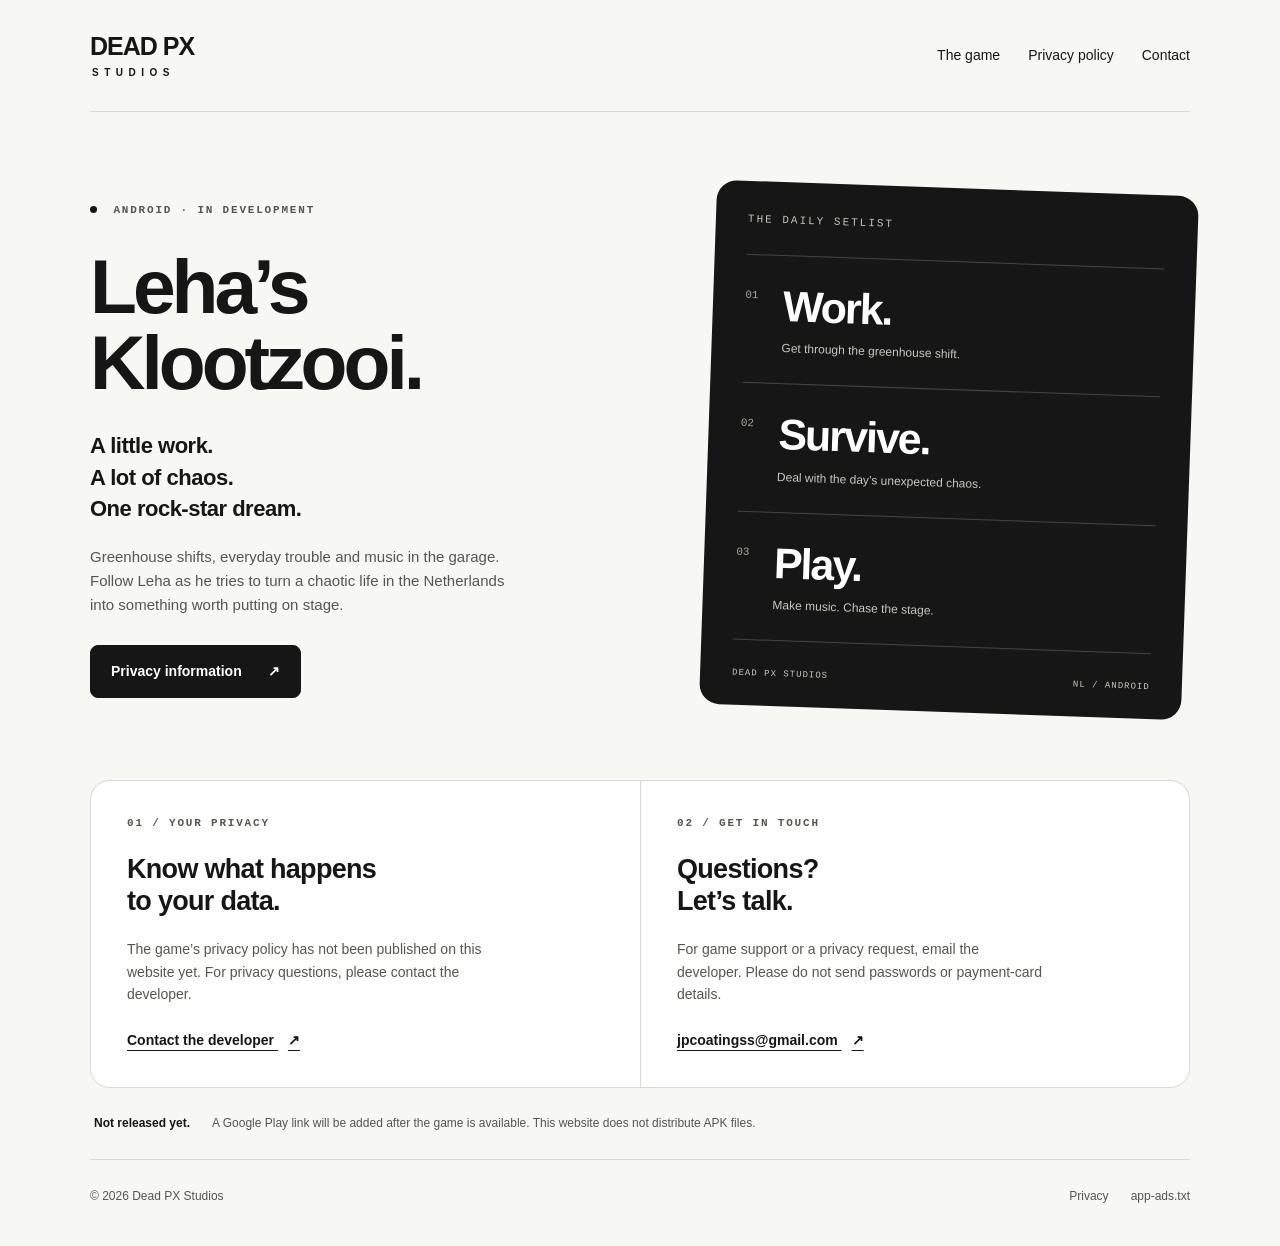
==== index.html @ 7d77de1f "Add Dead PX Studios developer homepage with pending privacy-policy notice" ====
<!doctype html>
<html lang="en">
<head>
  <meta charset="utf-8">
  <meta name="viewport" content="width=device-width,initial-scale=1">
  <meta name="description" content="Dead PX Studios — developer of Leha's Klootzooi for Android. Game information, privacy and support.">
  <meta name="referrer" content="strict-origin-when-cross-origin">
  <meta name="color-scheme" content="light">
  <title>Dead PX Studios · Leha's Klootzooi</title>
  <link rel="stylesheet" href="/style.css">
</head>
<body>
  <a class="skip" href="#main">Skip to content</a>
  <div class="wrap">
    <header class="header">
      <a class="wordmark" href="/" aria-label="Dead PX Studios home">DEAD PX<span>STUDIOS</span></a>
      <nav aria-label="Main navigation"><a href="#game">The game</a><a href="#privacy">Privacy policy</a><a href="mailto:jpcoatingss@gmail.com">Contact</a></nav>
    </header>
    <main id="main">
      <section class="hero" id="game" aria-labelledby="game-title">
        <div class="hero-copy">
          <p class="eyebrow"><span class="dot" aria-hidden="true"></span> ANDROID · IN DEVELOPMENT</p>
          <h1 id="game-title">Leha’s<br><span>Klootzooi.</span></h1>
          <p class="lede">A little work.<br>A lot of chaos.<br>One rock-star dream.</p>
          <p class="intro">Greenhouse shifts, everyday trouble and music in the garage. Follow Leha as he tries to turn a chaotic life in the Netherlands into something worth putting on stage.</p>
          <a class="button" href="#privacy">Privacy information <span aria-hidden="true">↗</span></a>
        </div>
        <aside class="game-card" aria-label="Game overview">
          <p class="card-kicker">THE DAILY SETLIST</p>
          <div class="setlist"><div><span>01</span><strong>Work.</strong><p>Get through the greenhouse shift.</p></div><div><span>02</span><strong>Survive.</strong><p>Deal with the day’s unexpected chaos.</p></div><div><span>03</span><strong>Play.</strong><p>Make music. Chase the stage.</p></div></div>
          <div class="card-bottom"><span>DEAD PX STUDIOS</span><span>NL / ANDROID</span></div>
        </aside>
      </section>
      <section class="info-grid" aria-label="Privacy and support">
        <article class="info-card" id="privacy"><p class="eyebrow">01 / YOUR PRIVACY</p><h2>Know what happens<br>to your data.</h2><p>The game’s privacy policy has not been published on this website yet. For privacy questions, please contact the developer.</p><a href="mailto:jpcoatingss@gmail.com">Contact the developer <span aria-hidden="true">↗</span></a></article>
        <article class="info-card"><p class="eyebrow">02 / GET IN TOUCH</p><h2>Questions?<br>Let’s talk.</h2><p>For game support or a privacy request, email the developer. Please do not send passwords or payment-card details.</p><a class="email" href="mailto:jpcoatingss@gmail.com">jpcoatingss@gmail.com <span aria-hidden="true">↗</span></a></article>
      </section>
      <section class="release-note" aria-label="Release information"><strong>Not released yet.</strong><p>A Google Play link will be added after the game is available. This website does not distribute APK files.</p></section>
    </main>
    <footer><p>© 2026 Dead PX Studios</p><div><a href="#privacy">Privacy</a><a href="/app-ads.txt">app-ads.txt</a></div></footer>
  </div>
</body>
</html>
---- style.css ----
:root{--paper:#f7f7f3;--ink:#161616;--muted:#565650;--line:#d9d9d2;--white:#fff;--radius:20px}*{box-sizing:border-box}html{scroll-behavior:smooth}body{margin:0;background:var(--paper);color:var(--ink);font-family:Arial,Helvetica,sans-serif;line-height:1.6;-webkit-font-smoothing:antialiased}a{color:inherit;text-underline-offset:5px}.wrap{max-width:1180px;margin:auto;padding:0 40px}.header{min-height:112px;border-bottom:1px solid var(--line);display:flex;align-items:center;justify-content:space-between;gap:30px}.wordmark{font-size:25px;font-weight:900;line-height:1;letter-spacing:-1px;text-decoration:none;white-space:nowrap}.wordmark span{display:block;font-size:10px;letter-spacing:5.5px;font-weight:700;margin-top:9px;padding-left:2px}nav{display:flex;gap:28px;flex-wrap:wrap;font-size:14px}nav a{text-decoration:none}nav a:hover,footer a:hover{text-decoration:underline}.hero{display:grid;grid-template-columns:1.15fr 1fr;gap:64px;align-items:center;padding:76px 0 68px}.eyebrow{font-family:Consolas,monospace;font-size:11px;letter-spacing:1.8px;font-weight:600;color:var(--muted);margin:0 0 28px}.dot{display:inline-block;width:7px;height:7px;background:var(--ink);border-radius:100%;margin-right:8px}h1{font-size:clamp(48px,6vw,80px);line-height:.99;letter-spacing:-4px;margin:0 0 30px;font-weight:900}h1 span{display:inline-block}h2{font-size:27px;line-height:1.18;letter-spacing:-.7px;margin:0 0 20px}.lede{font-size:22px;line-height:1.45;font-weight:700;letter-spacing:-.5px;margin:0 0 20px}.intro{font-size:15px;color:var(--muted);max-width:430px;margin:0 0 28px}.button{background:var(--ink);color:var(--white);border:1px solid var(--ink);border-radius:8px;display:inline-flex;align-items:center;gap:26px;text-decoration:none;padding:14px 20px;font-size:14px;font-weight:700}.button:hover{background:#333}.game-card{background:var(--ink);color:var(--white);padding:30px 32px 24px;border-radius:var(--radius);transform:rotate(2deg)}.card-kicker{font-family:Consolas,monospace;letter-spacing:2px;font-size:11px;color:#c3c3bd;border-bottom:1px solid #44443f;padding-bottom:25px;margin:0}.setlist>div{position:relative;padding:26px 0 25px 38px;border-bottom:1px solid #44443f}.setlist>div>span{position:absolute;left:0;top:32px;font-family:Consolas,monospace;color:#a5a59d;font-size:11px}.setlist strong{font-size:43px;letter-spacing:-2px;line-height:1.15;display:block}.setlist p{font-size:12px;margin:8px 0 0;color:#c7c7c0}.card-bottom{display:flex;justify-content:space-between;font-family:Consolas,monospace;letter-spacing:1px;font-size:9px;margin-top:26px;gap:12px;color:#c7c7c0}.info-grid{display:grid;grid-template-columns:1fr 1fr;border:1px solid var(--line);border-radius:var(--radius);overflow:hidden;background:var(--white)}.info-card{padding:34px 36px}.info-card+.info-card{border-left:1px solid var(--line)}.info-card p:not(.eyebrow){font-size:14px;max-width:370px;color:var(--muted);margin-bottom:22px}.info-card .eyebrow{margin-bottom:22px}.info-card a{font-size:14px;font-weight:700;display:inline-block;overflow-wrap:anywhere}.info-card a span{margin-left:10px}.release-note{display:flex;align-items:baseline;gap:22px;padding:26px 4px;color:var(--muted);font-size:12px}.release-note strong{color:var(--ink);white-space:nowrap}.release-note p{margin:0}footer{display:flex;justify-content:space-between;gap:20px;padding:27px 0 40px;border-top:1px solid var(--line);font-size:12px;color:var(--muted)}footer p{margin:0}footer div{display:flex;gap:22px}footer a{text-decoration:none}.skip{position:fixed;left:20px;top:-100px;z-index:5;background:var(--ink);color:var(--white);padding:10px 18px}.skip:focus{top:12px}:focus-visible{outline:3px solid #5860ba;outline-offset:5px}.error{padding:100px 0 130px}.error h1{margin-bottom:35px}@media(max-width:760px){.wrap{padding:0 24px}.header{padding:22px 0;min-height:100px;gap:18px}.wordmark{font-size:20px}.wordmark span{font-size:8px;letter-spacing:4.4px}nav{gap:10px 16px;font-size:12px;justify-content:flex-end;max-width:195px}.hero{grid-template-columns:1fr;padding:42px 0;gap:38px}h1{font-size:64px;letter-spacing:-3px}.intro{max-width:100%}.game-card{transform:none;padding:26px}.setlist>div{padding-top:22px;padding-bottom:22px}.setlist strong{font-size:34px}.info-grid{grid-template-columns:1fr}.info-card{padding:28px}.info-card+.info-card{border-left:0;border-top:1px solid var(--line)}.release-note{display:block}.release-note p{margin-top:8px}footer{flex-wrap:wrap}}@media(prefers-reduced-motion:reduce){html{scroll-behavior:auto}}
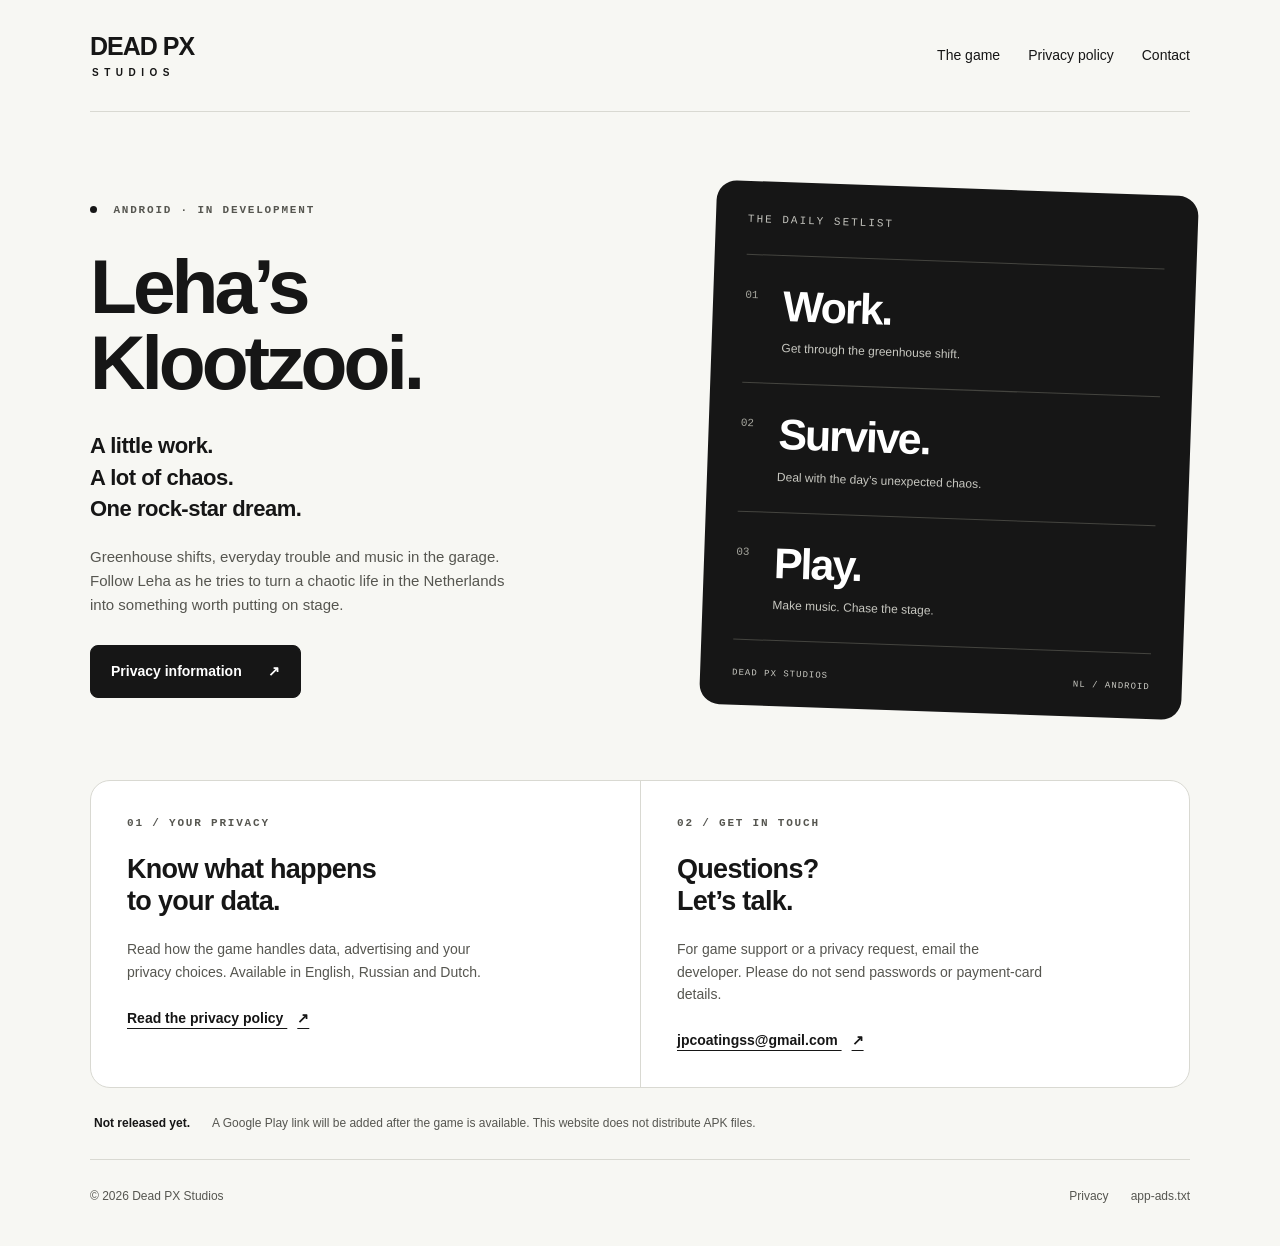
==== commit 62e5d774: "Link published privacy policy from homepage and remove pending notice" ====
--- a/index.html
+++ b/index.html
@@ -14,7 +14,7 @@
   <div class="wrap">
     <header class="header">
       <a class="wordmark" href="/" aria-label="Dead PX Studios home">DEAD PX<span>STUDIOS</span></a>
-      <nav aria-label="Main navigation"><a href="#game">The game</a><a href="#privacy">Privacy policy</a><a href="mailto:jpcoatingss@gmail.com">Contact</a></nav>
+      <nav aria-label="Main navigation"><a href="#game">The game</a><a href="/privacy-policy.html">Privacy policy</a><a href="mailto:jpcoatingss@gmail.com">Contact</a></nav>
     </header>
     <main id="main">
       <section class="hero" id="game" aria-labelledby="game-title">
@@ -23,7 +23,7 @@
           <h1 id="game-title">Leha’s<br><span>Klootzooi.</span></h1>
           <p class="lede">A little work.<br>A lot of chaos.<br>One rock-star dream.</p>
           <p class="intro">Greenhouse shifts, everyday trouble and music in the garage. Follow Leha as he tries to turn a chaotic life in the Netherlands into something worth putting on stage.</p>
-          <a class="button" href="#privacy">Privacy information <span aria-hidden="true">↗</span></a>
+          <a class="button" href="/privacy-policy.html">Privacy information <span aria-hidden="true">↗</span></a>
         </div>
         <aside class="game-card" aria-label="Game overview">
           <p class="card-kicker">THE DAILY SETLIST</p>
@@ -32,12 +32,12 @@
         </aside>
       </section>
       <section class="info-grid" aria-label="Privacy and support">
-        <article class="info-card" id="privacy"><p class="eyebrow">01 / YOUR PRIVACY</p><h2>Know what happens<br>to your data.</h2><p>The game’s privacy policy has not been published on this website yet. For privacy questions, please contact the developer.</p><a href="mailto:jpcoatingss@gmail.com">Contact the developer <span aria-hidden="true">↗</span></a></article>
+        <article class="info-card" id="privacy"><p class="eyebrow">01 / YOUR PRIVACY</p><h2>Know what happens<br>to your data.</h2><p>Read how the game handles data, advertising and your privacy choices. Available in English, Russian and Dutch.</p><a href="/privacy-policy.html">Read the privacy policy <span aria-hidden="true">↗</span></a></article>
         <article class="info-card"><p class="eyebrow">02 / GET IN TOUCH</p><h2>Questions?<br>Let’s talk.</h2><p>For game support or a privacy request, email the developer. Please do not send passwords or payment-card details.</p><a class="email" href="mailto:jpcoatingss@gmail.com">jpcoatingss@gmail.com <span aria-hidden="true">↗</span></a></article>
       </section>
       <section class="release-note" aria-label="Release information"><strong>Not released yet.</strong><p>A Google Play link will be added after the game is available. This website does not distribute APK files.</p></section>
     </main>
-    <footer><p>© 2026 Dead PX Studios</p><div><a href="#privacy">Privacy</a><a href="/app-ads.txt">app-ads.txt</a></div></footer>
+    <footer><p>© 2026 Dead PX Studios</p><div><a href="/privacy-policy.html">Privacy</a><a href="/app-ads.txt">app-ads.txt</a></div></footer>
   </div>
 </body>
 </html>
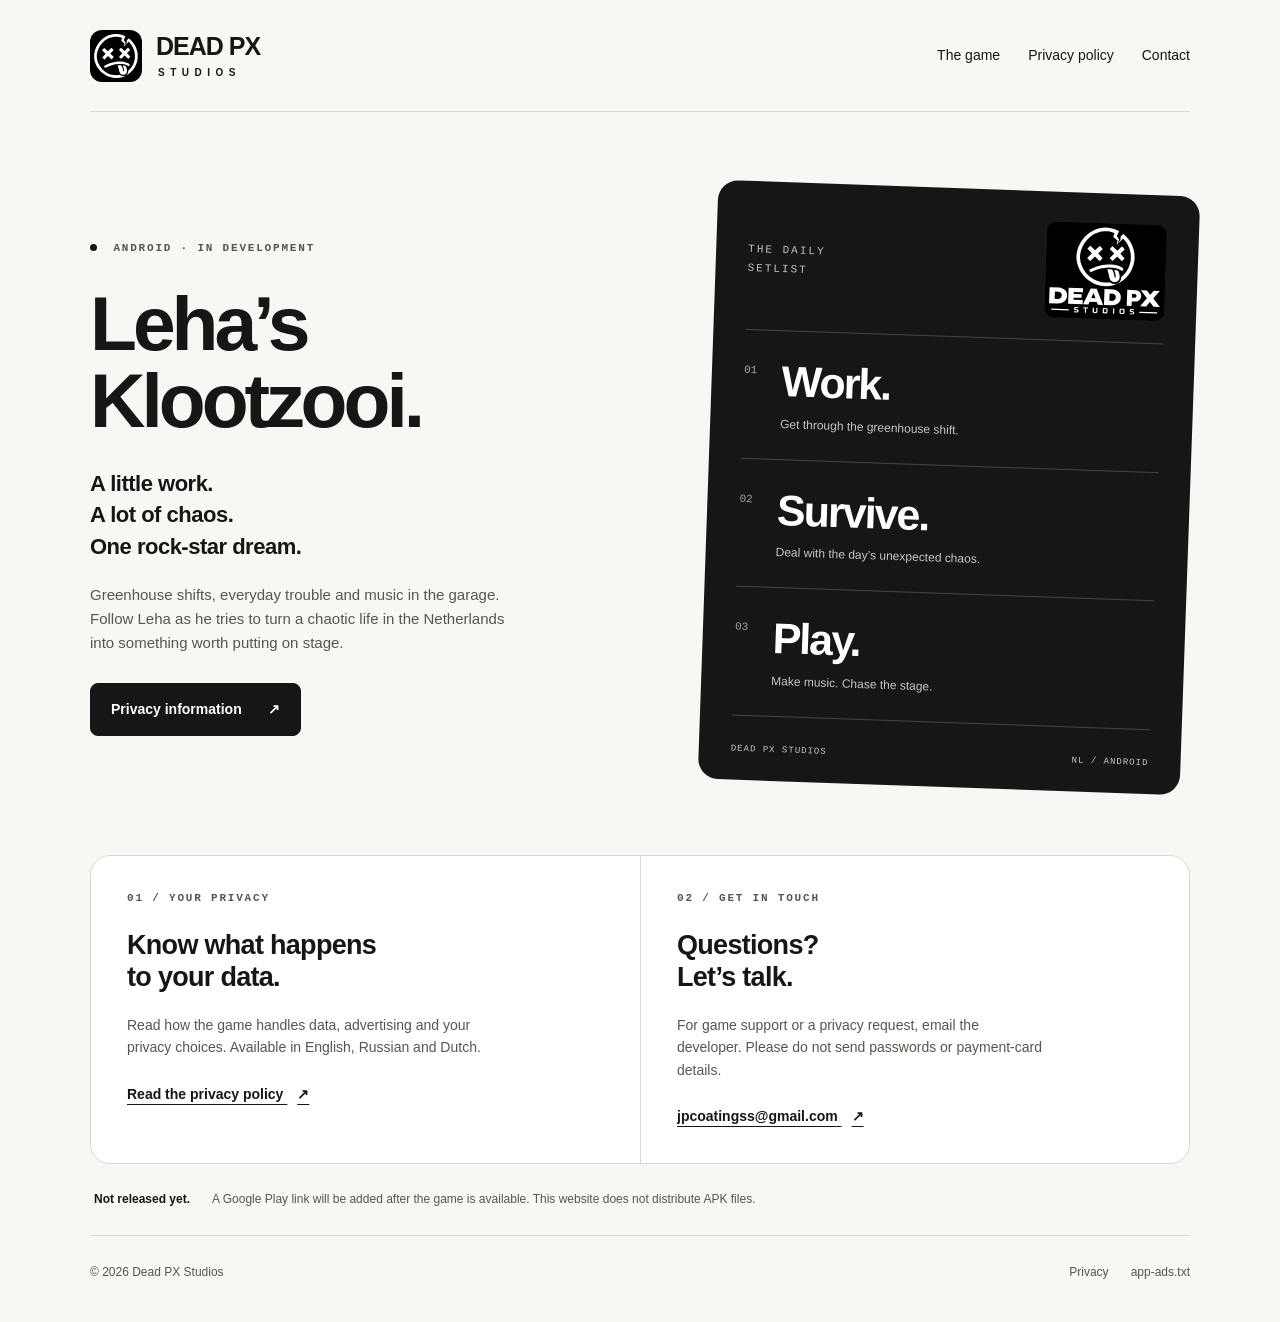
==== commit 83a11732: "Add original studio logo to homepage header panel and browser tab" ====
--- a/index.html
+++ b/index.html
@@ -1,43 +1,44 @@
-<!doctype html>
+<!DOCTYPE html>
+
 <html lang="en">
 <head>
-  <meta charset="utf-8">
-  <meta name="viewport" content="width=device-width,initial-scale=1">
-  <meta name="description" content="Dead PX Studios — developer of Leha's Klootzooi for Android. Game information, privacy and support.">
-  <meta name="referrer" content="strict-origin-when-cross-origin">
-  <meta name="color-scheme" content="light">
-  <title>Dead PX Studios · Leha's Klootzooi</title>
-  <link rel="stylesheet" href="/style.css">
-</head>
+<meta charset="utf-8"/>
+<meta content="width=device-width,initial-scale=1" name="viewport"/>
+<meta content="Dead PX Studios — developer of Leha's Klootzooi for Android. Game information, privacy and support." name="description"/>
+<meta content="strict-origin-when-cross-origin" name="referrer"/>
+<meta content="light" name="color-scheme"/>
+<title>Dead PX Studios · Leha's Klootzooi</title>
+<link href="/style.css" rel="stylesheet"/>
+<link href="./assets/dead-px-icon.svg" rel="icon" type="image/svg+xml"/><link href="./branding.css?v=2" rel="stylesheet"/></head>
 <body>
-  <a class="skip" href="#main">Skip to content</a>
-  <div class="wrap">
-    <header class="header">
-      <a class="wordmark" href="/" aria-label="Dead PX Studios home">DEAD PX<span>STUDIOS</span></a>
-      <nav aria-label="Main navigation"><a href="#game">The game</a><a href="/privacy-policy.html">Privacy policy</a><a href="mailto:jpcoatingss@gmail.com">Contact</a></nav>
-    </header>
-    <main id="main">
-      <section class="hero" id="game" aria-labelledby="game-title">
-        <div class="hero-copy">
-          <p class="eyebrow"><span class="dot" aria-hidden="true"></span> ANDROID · IN DEVELOPMENT</p>
-          <h1 id="game-title">Leha’s<br><span>Klootzooi.</span></h1>
-          <p class="lede">A little work.<br>A lot of chaos.<br>One rock-star dream.</p>
-          <p class="intro">Greenhouse shifts, everyday trouble and music in the garage. Follow Leha as he tries to turn a chaotic life in the Netherlands into something worth putting on stage.</p>
-          <a class="button" href="/privacy-policy.html">Privacy information <span aria-hidden="true">↗</span></a>
-        </div>
-        <aside class="game-card" aria-label="Game overview">
-          <p class="card-kicker">THE DAILY SETLIST</p>
-          <div class="setlist"><div><span>01</span><strong>Work.</strong><p>Get through the greenhouse shift.</p></div><div><span>02</span><strong>Survive.</strong><p>Deal with the day’s unexpected chaos.</p></div><div><span>03</span><strong>Play.</strong><p>Make music. Chase the stage.</p></div></div>
-          <div class="card-bottom"><span>DEAD PX STUDIOS</span><span>NL / ANDROID</span></div>
-        </aside>
-      </section>
-      <section class="info-grid" aria-label="Privacy and support">
-        <article class="info-card" id="privacy"><p class="eyebrow">01 / YOUR PRIVACY</p><h2>Know what happens<br>to your data.</h2><p>Read how the game handles data, advertising and your privacy choices. Available in English, Russian and Dutch.</p><a href="/privacy-policy.html">Read the privacy policy <span aria-hidden="true">↗</span></a></article>
-        <article class="info-card"><p class="eyebrow">02 / GET IN TOUCH</p><h2>Questions?<br>Let’s talk.</h2><p>For game support or a privacy request, email the developer. Please do not send passwords or payment-card details.</p><a class="email" href="mailto:jpcoatingss@gmail.com">jpcoatingss@gmail.com <span aria-hidden="true">↗</span></a></article>
-      </section>
-      <section class="release-note" aria-label="Release information"><strong>Not released yet.</strong><p>A Google Play link will be added after the game is available. This website does not distribute APK files.</p></section>
-    </main>
-    <footer><p>© 2026 Dead PX Studios</p><div><a href="/privacy-policy.html">Privacy</a><a href="/app-ads.txt">app-ads.txt</a></div></footer>
-  </div>
+<a class="skip" href="#main">Skip to content</a>
+<div class="wrap">
+<header class="header">
+<a aria-label="Dead PX Studios home" class="wordmark brand-lockup" href="/"><img alt="" aria-hidden="true" class="brand-icon" height="52" src="./assets/dead-px-icon.svg" width="52"/><b class="brand-name">DEAD PX<span>STUDIOS</span></b></a>
+<nav aria-label="Main navigation"><a href="#game">The game</a><a href="/privacy-policy.html">Privacy policy</a><a href="mailto:jpcoatingss@gmail.com">Contact</a></nav>
+</header>
+<main id="main">
+<section aria-labelledby="game-title" class="hero" id="game">
+<div class="hero-copy">
+<p class="eyebrow"><span aria-hidden="true" class="dot"></span> ANDROID · IN DEVELOPMENT</p>
+<h1 id="game-title">Leha’s<br/><span>Klootzooi.</span></h1>
+<p class="lede">A little work.<br/>A lot of chaos.<br/>One rock-star dream.</p>
+<p class="intro">Greenhouse shifts, everyday trouble and music in the garage. Follow Leha as he tries to turn a chaotic life in the Netherlands into something worth putting on stage.</p>
+<a class="button" href="/privacy-policy.html">Privacy information <span aria-hidden="true">↗</span></a>
+</div>
+<aside aria-label="Game overview" class="game-card">
+<div class="studio-brand-row"><p class="card-kicker">THE DAILY SETLIST</p><img alt="Dead PX Studios" class="studio-badge" height="96" src="./assets/dead-px-logo.svg" width="120"/></div>
+<div class="setlist"><div><span>01</span><strong>Work.</strong><p>Get through the greenhouse shift.</p></div><div><span>02</span><strong>Survive.</strong><p>Deal with the day’s unexpected chaos.</p></div><div><span>03</span><strong>Play.</strong><p>Make music. Chase the stage.</p></div></div>
+<div class="card-bottom"><span>DEAD PX STUDIOS</span><span>NL / ANDROID</span></div>
+</aside>
+</section>
+<section aria-label="Privacy and support" class="info-grid">
+<article class="info-card" id="privacy"><p class="eyebrow">01 / YOUR PRIVACY</p><h2>Know what happens<br/>to your data.</h2><p>Read how the game handles data, advertising and your privacy choices. Available in English, Russian and Dutch.</p><a href="/privacy-policy.html">Read the privacy policy <span aria-hidden="true">↗</span></a></article>
+<article class="info-card"><p class="eyebrow">02 / GET IN TOUCH</p><h2>Questions?<br/>Let’s talk.</h2><p>For game support or a privacy request, email the developer. Please do not send passwords or payment-card details.</p><a class="email" href="mailto:jpcoatingss@gmail.com">jpcoatingss@gmail.com <span aria-hidden="true">↗</span></a></article>
+</section>
+<section aria-label="Release information" class="release-note"><strong>Not released yet.</strong><p>A Google Play link will be added after the game is available. This website does not distribute APK files.</p></section>
+</main>
+<footer><p>© 2026 Dead PX Studios</p><div><a href="/privacy-policy.html">Privacy</a><a href="/app-ads.txt">app-ads.txt</a></div></footer>
+</div>
 </body>
 </html>
--- a/branding.css
+++ b/branding.css
@@ -0,0 +1,9 @@
+/* Original Dead PX dead-smiley artwork, adapted for the website. */
+.brand-lockup{display:inline-flex;align-items:center;gap:14px}
+.brand-lockup .brand-name{font:inherit;letter-spacing:inherit}
+.brand-lockup .brand-icon{display:block;width:52px;height:52px;flex-shrink:0;border-radius:12px}
+.studio-brand-row{display:flex;align-items:center;justify-content:space-between;gap:20px;border-bottom:1px solid #44443f;padding-bottom:22px}
+.studio-brand-row .card-kicker{border:0;padding:0;max-width:130px;line-height:1.7}
+.studio-badge{display:block;width:120px;height:auto;flex-shrink:0;border-radius:10px}
+@media(max-width:760px){.brand-lockup{gap:9px}.brand-lockup .brand-icon{width:42px;height:42px;border-radius:9px}.brand-lockup .brand-name{font-size:18px}.brand-lockup .brand-name span{font-size:8px;letter-spacing:3.7px}.header{gap:16px}.header nav{gap:12px;font-size:12px;max-width:175px}.studio-badge{width:100px}}
+@media(max-width:420px){.header{flex-wrap:wrap}.header nav{max-width:none;width:100%;justify-content:flex-start;gap:24px}.brand-lockup .brand-icon{width:44px;height:44px}.brand-lockup .brand-name{font-size:22px}.brand-lockup .brand-name span{font-size:8px;letter-spacing:5.3px}}
